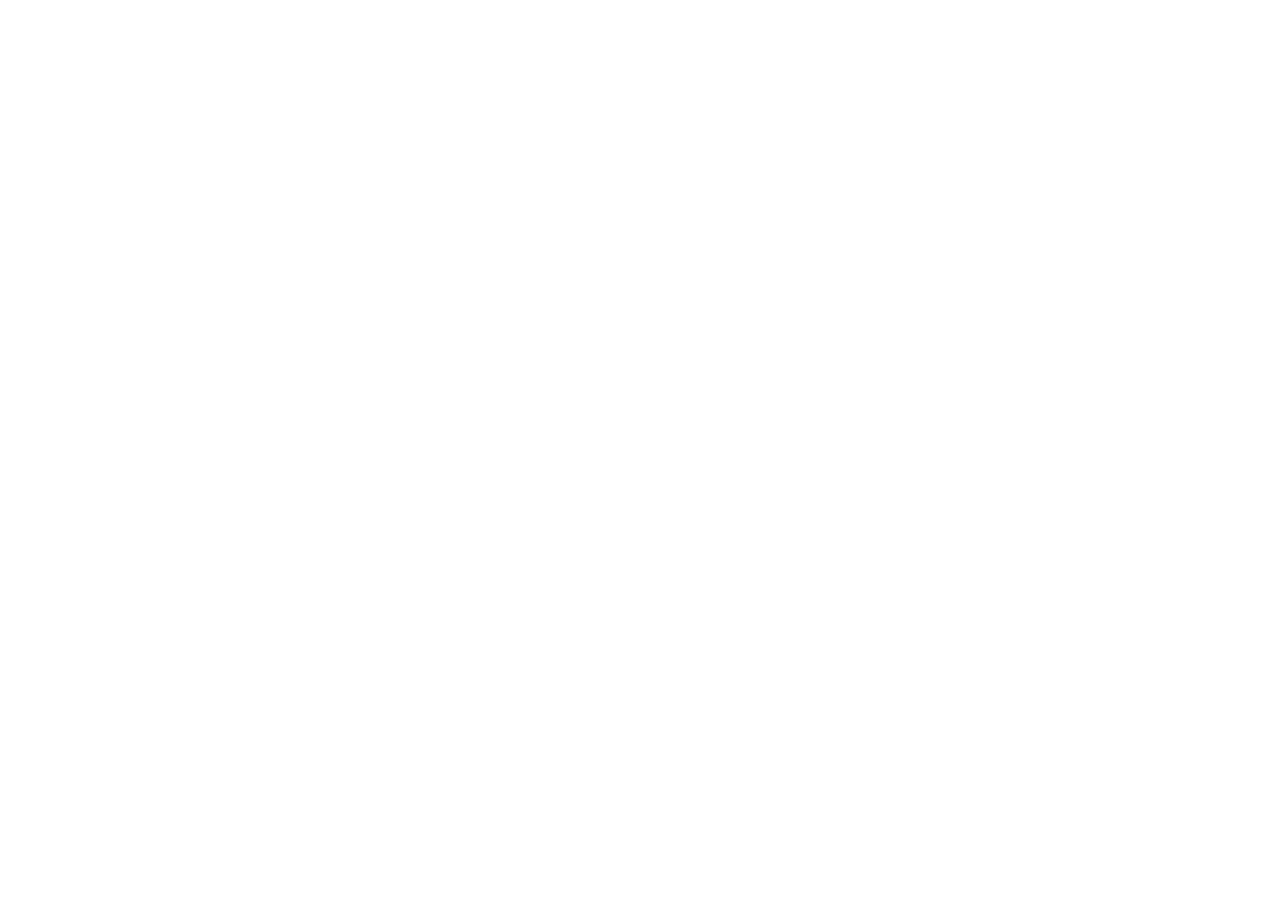
==== index.html @ 1ad3abb1 "set up all the files needed" ====
<!DOCTYPE html>
<html lang="en">
<head>
    <link rel="stylesheet" href="style.css">
    <meta charset="UTF-8">
    <meta http-equiv="X-UA-Compatible" content="IE=edge">
    <meta name="viewport" content="width=device-width, initial-scale=1.0">
    <title>Signup form</title>
</head>
<body>
    
    <script src="javascript.js"></script>
</body>
</html>
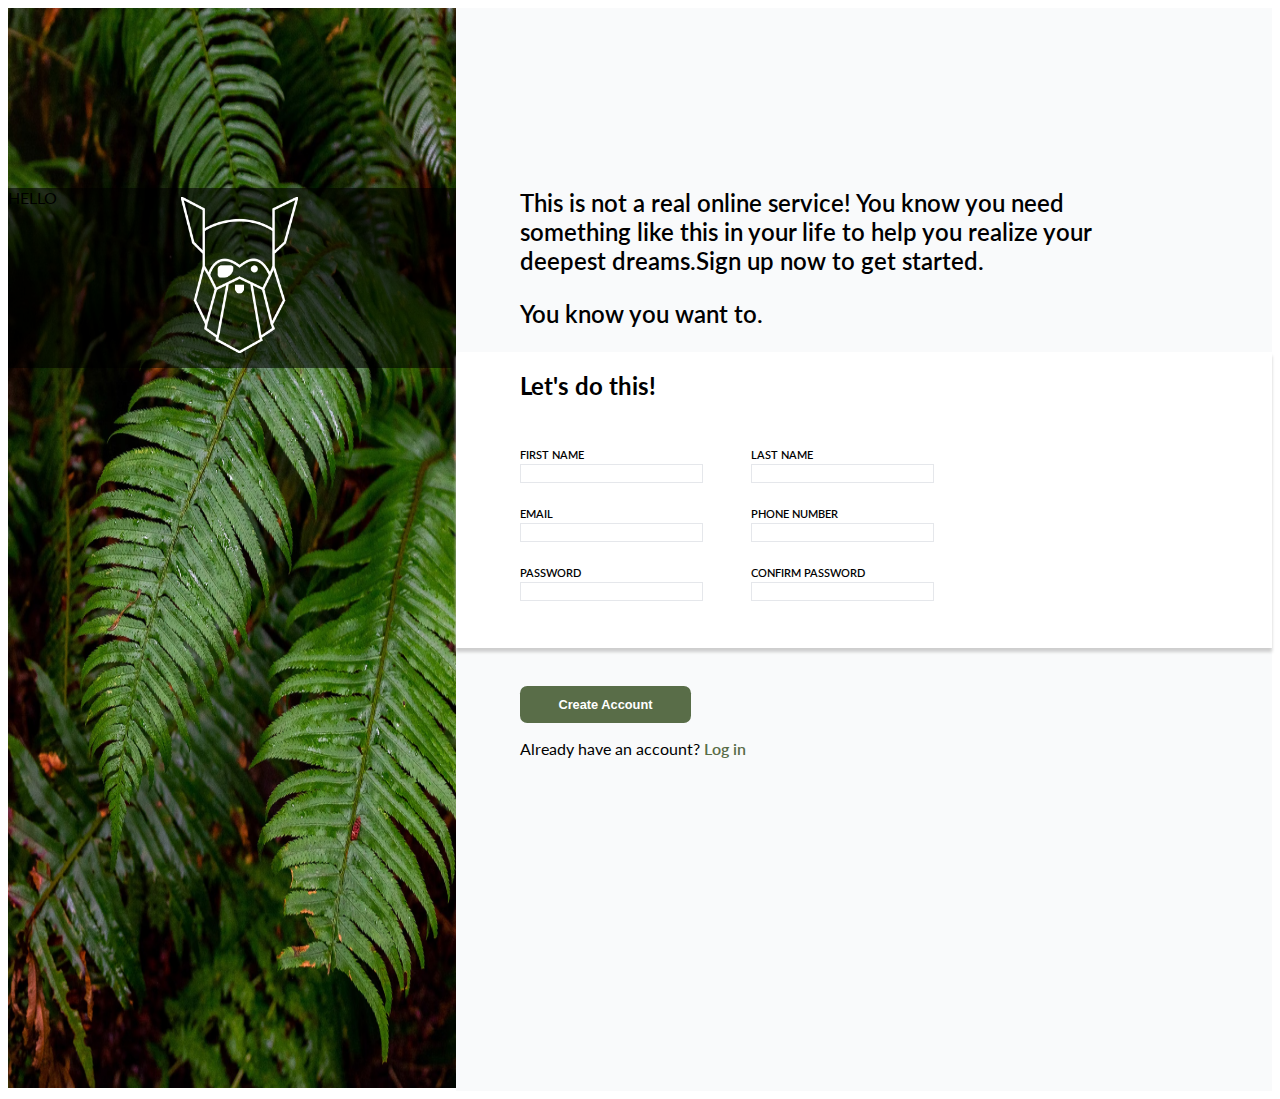
==== commit 6d039c73: "almost done" ====
--- a/index.html
+++ b/index.html
@@ -1,6 +1,9 @@
 <!DOCTYPE html>
 <html lang="en">
 <head>
+    <link rel="preconnect" href="https://fonts.googleapis.com">
+    <link rel="preconnect" href="https://fonts.gstatic.com" crossorigin>
+    <link href="https://fonts.googleapis.com/css2?family=Lato:wght@300&display=swap" rel="stylesheet">
     <link rel="stylesheet" href="style.css">
     <meta charset="UTF-8">
     <meta http-equiv="X-UA-Compatible" content="IE=edge">
@@ -8,7 +11,64 @@
     <title>Signup form</title>
 </head>
 <body>
-    
+    <div id="master-div">
+        <div id="left">
+            <img src="images/odin-lined.png" alt="odin logo" id="odinlogo">
+            <div id="transparent">HELLO </div>
+            <img src="images/bgimage.avif" alt="this is bg" id="image-leaf">
+        </div>
+        <div id="right">
+            <div id="text-div">
+                <p>This is not a real online service! You know you need something like this in your life to help you realize your deepest dreams.Sign up now to get started.</p>                
+                <p>You know you want to.</p>
+            </div>
+            <div id="form-container">
+                <h3 id="lets">Let's do this!</h3>
+            <div id="form-div">
+                <form action="account.html" id="form-tag">
+                    <div id="login-left">
+                        <label for="name">FIRST NAME </label>
+                        <br>
+                        <input type="text" name="name" id="name" required>
+                        <br><br>
+                        <label for="email">EMAIL</label>
+                        <br>
+                        <input type="email" name="email" id="email" required>
+                        <br><br>
+                        <label for="password">PASSWORD</label>
+                        <br>
+                        <input type="password" name="password" id="password" required>
+                        
+                        <h4 id="message"></h4>
+                    </div>
+                    <div id="login-right">                        
+                        <label for="last-name">LAST NAME</label>
+                        <br>
+                        <input type="text" name="last-name" id="last-name" required>
+                        <br><br>                    
+                        <label for="phone-number">PHONE NUMBER</label>
+                        <br>
+                        <input type="tel" name="phone-number" id="phone-number">
+                        <br><br>                        
+                        <label for="confirm-password">CONFIRM PASSWORD</label>
+                        <br>
+                        <input type="password" name="confirm-password" id="confirm-password" required>
+                        
+                    </div>
+                </div>
+            </div>
+                <br>
+                <div id="button-div">
+                <label for="btn-create-account"></label>
+                <br>
+                <button type="submit" name="btn-create-account" id="btn-create-account">Create Account</button>
+                <p>Already have an account? <a href="login.html">Log in</a></p>
+                
+                 </div>
+
+            </form>
+        </div>
+    </div>
     <script src="javascript.js"></script>
 </body>
 </html>--- a/style.css
+++ b/style.css
@@ -0,0 +1,133 @@
+#master-div{
+    display: flex;
+    flex-direction: row;
+    font-family: 'Lato', sans-serif;
+}
+
+
+#left{
+    z-index: 10;
+}
+#image-leaf{
+    height:120vh;
+    width: 35vw;
+    z-index: 0;
+}
+
+#transparent {
+    width: 80vw;
+    height: 20vh;
+    position: absolute; 
+    margin-top: 20vh;  
+    background-color:rgba(0,0,0, 0.6);    
+    z-index: 5;
+}
+
+#odinlogo {
+    margin-top: 21vh;
+    margin-left: 13.5vw;
+    position:absolute;
+    width: 13vh;
+    z-index: 6;
+}
+
+#right{
+    background-size: cover;
+    background-color: #f9fafb;
+    z-index: 20;
+    /* padding-left: 5vw;
+    padding-right: 10vw; */
+}
+
+#text-div {
+    display: block;
+    min-width: 600px;
+    font-size: 1.5rem;
+    font-weight: 550;
+    padding-left: 5vw;
+    padding-right: 10vw;
+    
+}
+
+#form-container{
+    background-color: white;
+    padding-left: 5vw;
+    padding-right: 10vw;
+    box-shadow: 0px 4px 3px #cecece;
+
+}
+
+#form-div{
+    display: inline-block;
+    padding-top: 1.2rem;
+    padding-bottom: 1.5rem;
+    grid-template-columns: 1fr 1fr;
+
+    
+}
+
+#login-right {
+    margin-left: 3rem;
+    float:right;
+}
+#login-left {
+    float:left;
+}
+
+#form-tag{
+    display: inline;
+}
+
+#text-div {
+    margin-top: 20vh;
+    font-weight: 600;
+}
+
+
+#button-div{
+    padding-left: 5vw;
+}
+
+a {
+    font-weight: 600;
+    color:#596D48;
+    text-decoration: none;
+}
+
+button{
+    display:inline-block;
+    background-color: #596D48;
+    color:white;
+    font-size: .8rem;
+    font-weight: 600;
+    padding: .7rem 2.4rem;
+    border:none;
+    border-radius: .45rem;
+}
+
+#lets{
+    font-weight: bold;
+    font-size: 1.5rem;
+    padding-top:1.2rem;
+}
+
+label{
+    font-size: .7rem;
+    font-weight: 580;
+}
+
+input {
+    border:1px solid #E5E7EB;
+}
+
+input:focus{
+    
+    border:2px solid steelblue;
+    
+}
+
+#message {
+    font-weight: 550;
+    font-size: .9rem;
+    color: red;
+}